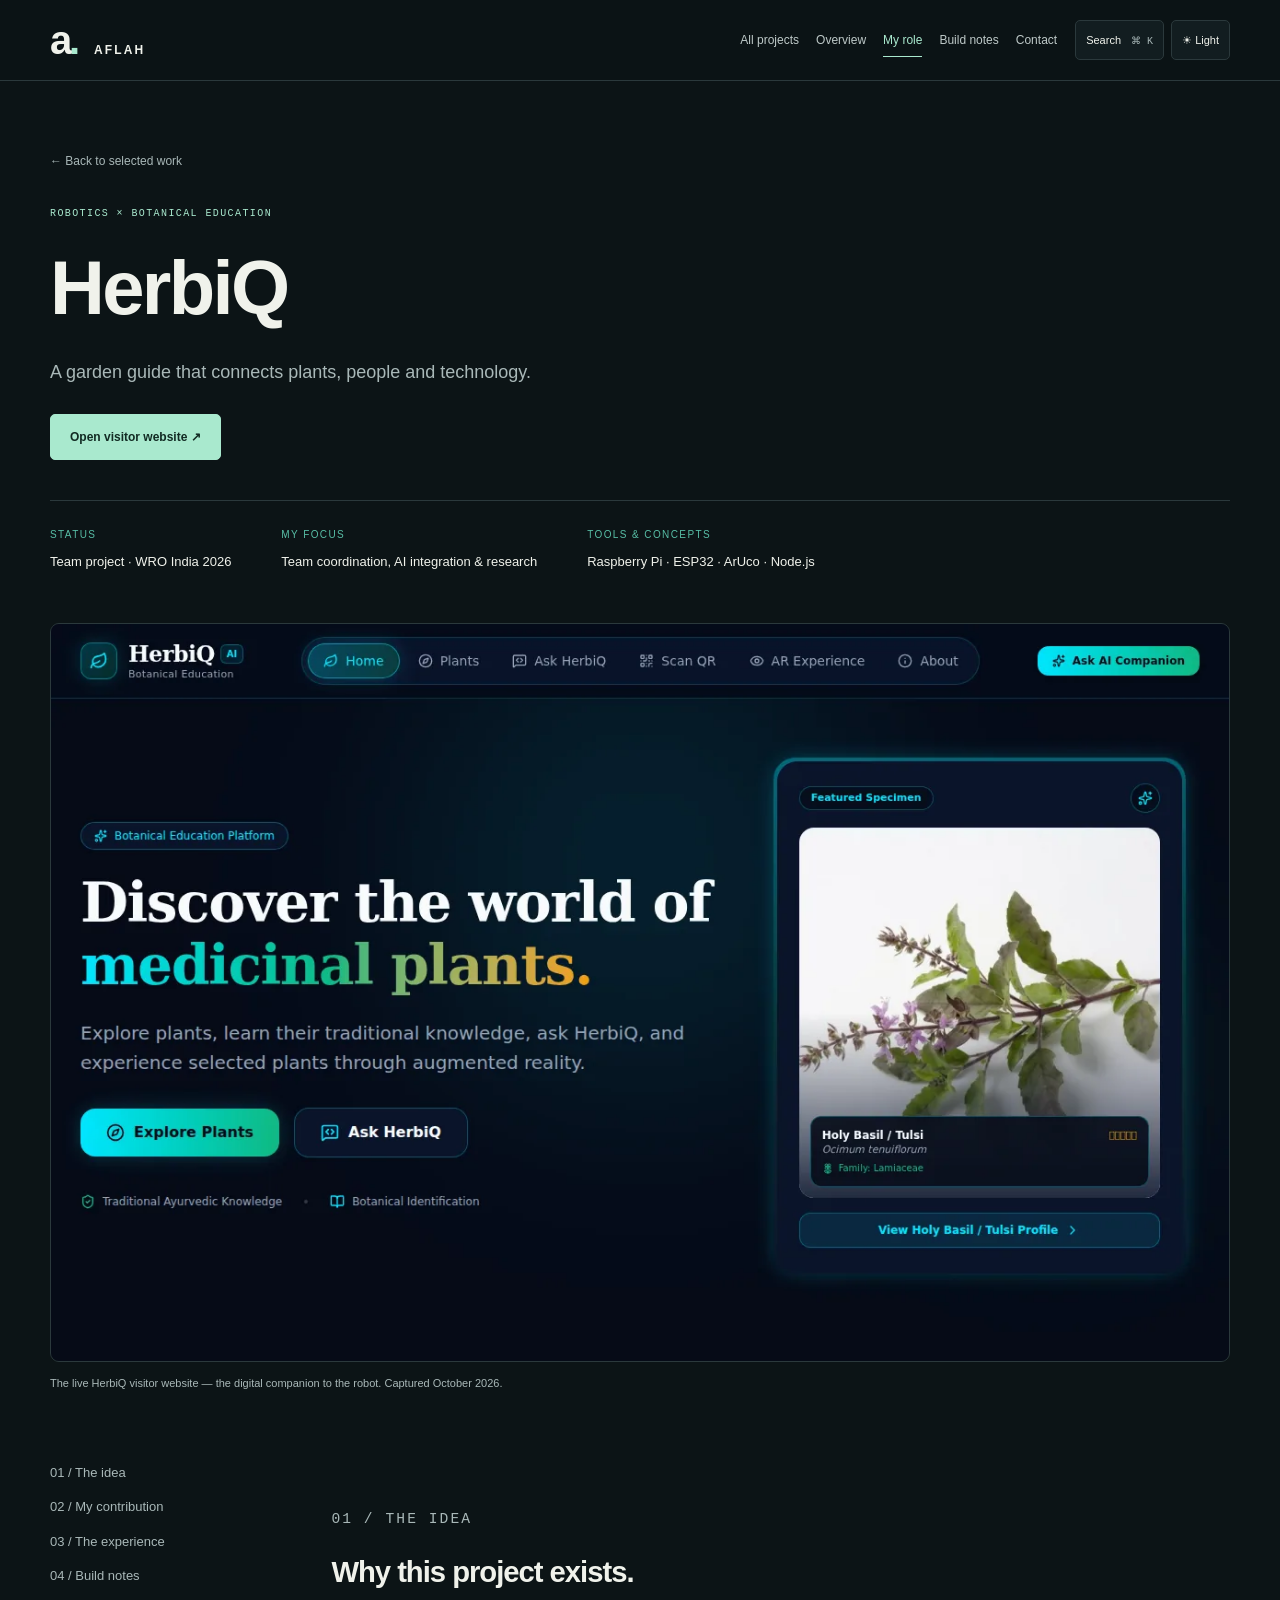
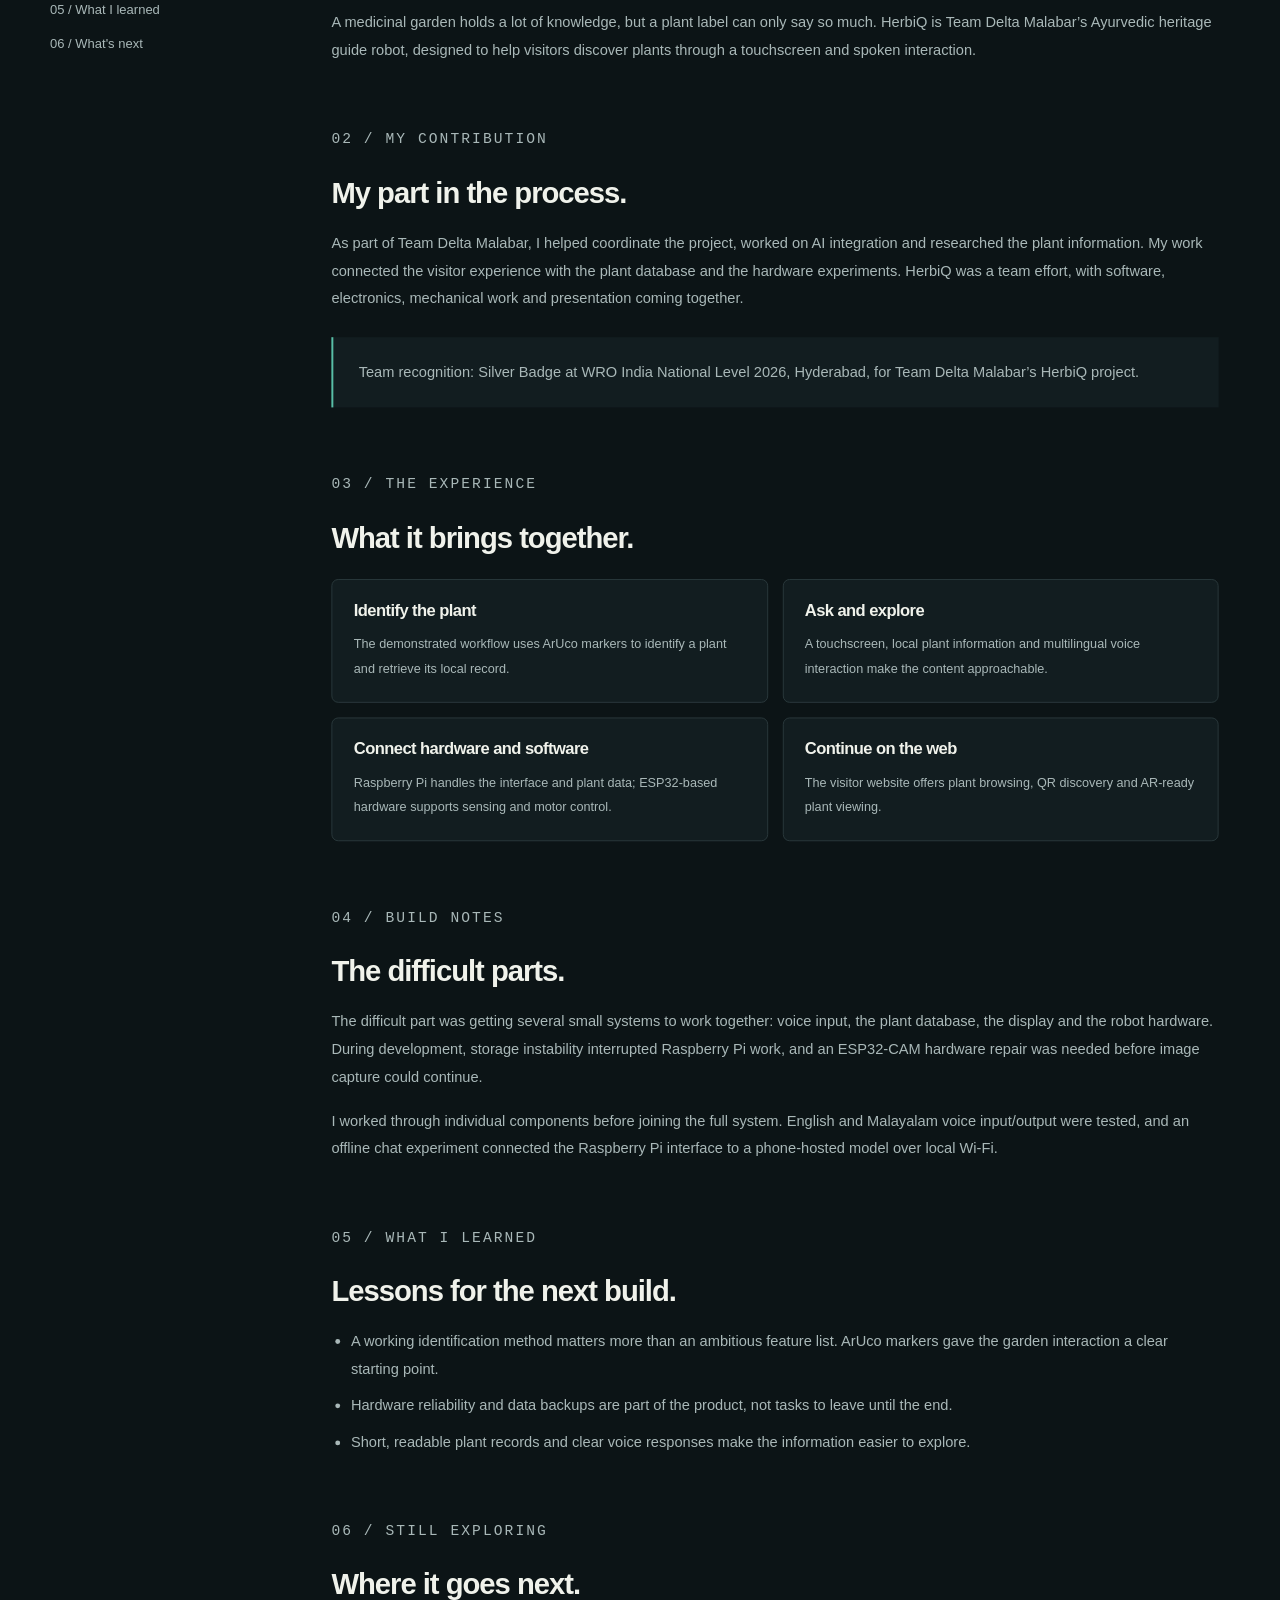
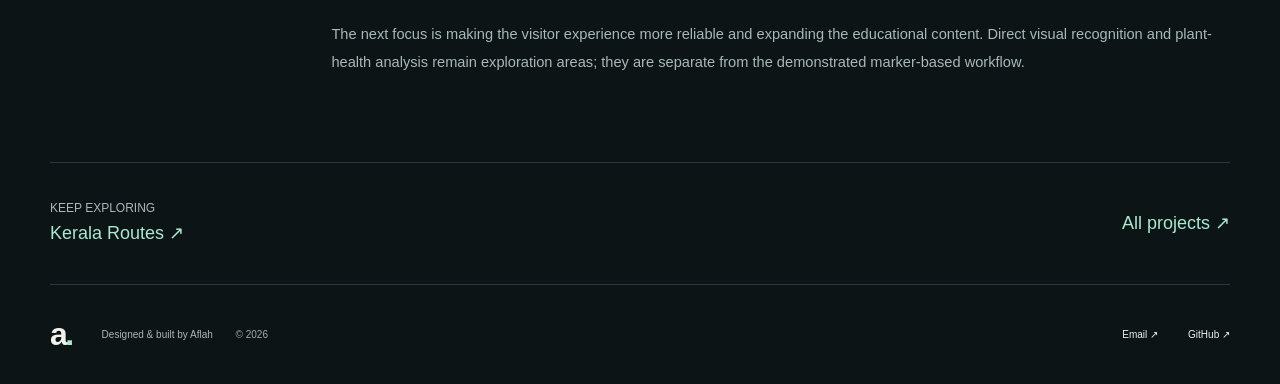
==== projects/herbiq.html @ 58181778 "Add project case studies, explorer demo, filters, themes and command search" ====
<!doctype html>
<html lang="en"><head><meta charset="utf-8"><meta name="viewport" content="width=device-width, initial-scale=1"><meta name="theme-color" content="#0c1416"><title>HerbiQ — Project Case Study | Aflah</title><meta name="description" content="A garden guide that connects plants, people and technology. Explore the features, contribution, challenges and lessons behind Aflah’s HerbiQ project."><link rel="canonical" href="https://aflahafi.github.io/personal-/projects/herbiq.html"><meta property="og:title" content="HerbiQ — Aflah’s Project Notes"><meta property="og:description" content="A garden guide that connects plants, people and technology."><meta property="og:type" content="article"><meta property="og:image" content="https://aflahafi.github.io/personal-/assets/herbiq-screen.webp"><link rel="icon" href="../assets/favicon.svg" type="image/svg+xml"><script src="../theme.js?v=20261011-portfolio"></script><link rel="stylesheet" href="../style.css?v=20261011-portfolio"><link rel="stylesheet" href="../features.css?v=20261011-portfolio"><script src="../script.js?v=20261011-portfolio" defer></script><script src="../features.js?v=20261011-portfolio" defer></script></head>
<body data-home="../" data-case="herbiq"><a class="skip-link" href="#main">Skip to content</a><header class="site-header"><nav class="nav wrap" aria-label="Main navigation"><a class="brand" href="../index.html" aria-label="Aflah home">a<span>.</span><span class="brand-name">AFLAH</span></a><div class="nav-links" id="nav-links"><a href="../index.html#projects">All projects</a><a href="#overview">Overview</a><a href="#contribution">My role</a><a href="#build-notes">Build notes</a><a href="../index.html#contact">Contact</a></div><div class="nav-tools" hidden><button type="button" class="utility-button command-trigger" aria-label="Search projects and sections">Search <kbd>⌘ K</kbd></button><button type="button" class="utility-button theme-toggle" aria-label="Switch to light theme">☀ <span>Light</span></button></div><button class="menu-toggle" type="button" aria-controls="nav-links" aria-expanded="false" hidden><span>Menu</span><span class="menu-icon" aria-hidden="true"></span></button></nav></header>
<main id="main"><section class="case-hero wrap"><a href="../index.html#projects" class="breadcrumb">← Back to selected work</a><p class="eyebrow">ROBOTICS × BOTANICAL EDUCATION</p><h1>HerbiQ</h1><p class="case-intro">A garden guide that connects plants, people and technology.</p><div class="case-actions"><a class="button primary" href="https://herbiq-site.vercel.app/">Open visitor website ↗</a></div><dl class="case-meta"><div><dt>Status</dt><dd>Team project · WRO India 2026</dd></div><div><dt>My focus</dt><dd>Team coordination, AI integration &amp; research</dd></div><div><dt>Tools & concepts</dt><dd>Raspberry Pi · ESP32 · ArUco · Node.js</dd></div></dl></section>
<figure class="case-figure wrap"><img src="../assets/herbiq-screen.webp" width="1280" height="800" alt="HerbiQ visitor website showing its botanical education home page and Tulsi plant profile" fetchpriority="high"><figcaption>The live HerbiQ visitor website — the digital companion to the robot. Captured October 2026.</figcaption></figure>
<div class="case-content wrap"><nav class="case-nav" aria-label="Case study contents"><a href="#overview">01 / The idea</a><a href="#contribution">02 / My contribution</a><a href="#features">03 / The experience</a><a href="#build-notes">04 / Build notes</a><a href="#lessons">05 / What I learned</a><a href="#next">06 / What's next</a></nav><div class="case-body">
<section id="overview"><p class="eyebrow">01 / THE IDEA</p><h2>Why this project exists.</h2><p>A medicinal garden holds a lot of knowledge, but a plant label can only say so much. HerbiQ is Team Delta Malabar’s Ayurvedic heritage guide robot, designed to help visitors discover plants through a touchscreen and spoken interaction.</p></section>
<section id="contribution"><p class="eyebrow">02 / MY CONTRIBUTION</p><h2>My part in the process.</h2><p>As part of Team Delta Malabar, I helped coordinate the project, worked on AI integration and researched the plant information. My work connected the visitor experience with the plant database and the hardware experiments. HerbiQ was a team effort, with software, electronics, mechanical work and presentation coming together.</p><div class="case-note"><p>Team recognition: Silver Badge at WRO India National Level 2026, Hyderabad, for Team Delta Malabar’s HerbiQ project.</p></div></section>
<section id="features"><p class="eyebrow">03 / THE EXPERIENCE</p><h2>What it brings together.</h2><div class="case-features"><article class="case-feature"><h3>Identify the plant</h3><p>The demonstrated workflow uses ArUco markers to identify a plant and retrieve its local record.</p></article><article class="case-feature"><h3>Ask and explore</h3><p>A touchscreen, local plant information and multilingual voice interaction make the content approachable.</p></article><article class="case-feature"><h3>Connect hardware and software</h3><p>Raspberry Pi handles the interface and plant data; ESP32-based hardware supports sensing and motor control.</p></article><article class="case-feature"><h3>Continue on the web</h3><p>The visitor website offers plant browsing, QR discovery and AR-ready plant viewing.</p></article></div></section>
<section id="build-notes"><p class="eyebrow">04 / BUILD NOTES</p><h2>The difficult parts.</h2><p>The difficult part was getting several small systems to work together: voice input, the plant database, the display and the robot hardware. During development, storage instability interrupted Raspberry Pi work, and an ESP32-CAM hardware repair was needed before image capture could continue.</p><p>I worked through individual components before joining the full system. English and Malayalam voice input/output were tested, and an offline chat experiment connected the Raspberry Pi interface to a phone-hosted model over local Wi-Fi.</p></section>
<section id="lessons"><p class="eyebrow">05 / WHAT I LEARNED</p><h2>Lessons for the next build.</h2><ul><li>A working identification method matters more than an ambitious feature list. ArUco markers gave the garden interaction a clear starting point.</li><li>Hardware reliability and data backups are part of the product, not tasks to leave until the end.</li><li>Short, readable plant records and clear voice responses make the information easier to explore.</li></ul></section>
<section id="next"><p class="eyebrow">06 / STILL EXPLORING</p><h2>Where it goes next.</h2><p>The next focus is making the visitor experience more reliable and expanding the educational content. Direct visual recognition and plant-health analysis remain exploration areas; they are separate from the demonstrated marker-based workflow.</p></section>
</div></div><div class="wrap case-next"><div><p>KEEP EXPLORING</p><a href="kerala-routes.html">Kerala Routes ↗</a></div><a href="../index.html#projects">All projects ↗</a></div></main><footer class="wrap footer"><a class="brand" href="../index.html" aria-label="Aflah home">a<span>.</span></a><p>Designed & built by Aflah <span>© 2026</span></p><a href="mailto:aflahmanningal.afi@gmail.com">Email ↗</a><a href="https://github.com/AFLAHAFI">GitHub ↗</a></footer></body></html>
---- style.css ----
:root {
  color-scheme: dark;
  --bg: #0c1416;
  --surface: #121d20;
  --panel: #172326;
  --line: #2b393c;
  --ink: #f0f2eb;
  --muted: #a9b8b8;
  --mint: #a9e9ce;
  --teal: #58bea6;
  --gold: #d5bd87;
}
* {
  box-sizing: border-box;
}
html {
  scroll-behavior: smooth;
  scroll-padding-top: 100px;
}
body {
  margin: 0;
  background: var(--bg);
  color: var(--ink);
  font-family: Inter, "Segoe UI", Arial, sans-serif;
  font-size: 16px;
  line-height: 1.7;
  -webkit-font-smoothing: antialiased;
}
a {
  color: inherit;
  text-decoration: none;
}
button {
  font: inherit;
}
img {
  display: block;
  max-width: 100%;
  height: auto;
}
svg {
  display: block;
}
h1,
h2,
h3,
p {
  margin: 0;
}
h1,
h2,
h3 {
  line-height: 1.16;
  letter-spacing: -0.035em;
}
p {
  color: var(--muted);
}
h2 {
  font-size: clamp(29px, 3.2vw, 43px);
  font-weight: 600;
}
h2 > span {
  color: var(--mint);
}
h3 {
  font-size: 22px;
  font-weight: 600;
}
a,
button,
summary {
  -webkit-tap-highlight-color: transparent;
}
a:focus-visible,
button:focus-visible,
summary:focus-visible {
  outline: 2px solid var(--mint);
  outline-offset: 6px;
  border-radius: 3px;
}
a:hover {
  color: var(--mint);
}
::selection {
  background: var(--mint);
  color: var(--bg);
}
.wrap {
  width: min(1180px, calc(100% - 80px));
  margin-inline: auto;
}
.section {
  padding-block: 105px;
}
.eyebrow,
.micro {
  font-family: "SFMono-Regular", Consolas, "Liberation Mono", monospace;
  font-size: 10px;
  line-height: 1.6;
  letter-spacing: 0.14em;
  font-weight: 500;
}
.eyebrow {
  color: var(--mint);
  margin-bottom: 22px;
}
.micro {
  color: var(--muted);
  font-size: 10px;
}
.status-dot {
  display: inline-block;
  width: 7px;
  height: 7px;
  border-radius: 50%;
  background: var(--mint);
  flex-shrink: 0;
}
.skip-link {
  position: fixed;
  top: -100px;
  left: 20px;
  z-index: 100;
  background: var(--mint);
  color: var(--bg);
  padding: 12px 20px;
}
.skip-link:focus {
  top: 12px;
}
.site-header {
  position: sticky;
  top: 0;
  background: rgba(12, 20, 22, 0.96);
  border-bottom: 1px solid var(--line);
  z-index: 20;
}
.nav {
  min-height: 80px;
  display: flex;
  align-items: center;
  justify-content: space-between;
  gap: 30px;
}
.brand {
  display: flex;
  align-items: baseline;
  letter-spacing: -0.08em;
  font-size: 40px;
  font-weight: 700;
  line-height: 1;
}
.brand > span:first-child {
  color: var(--mint);
}
.brand-name {
  margin-left: 17px;
  font-size: 12px;
  letter-spacing: 0.18em;
  font-weight: 600;
}
.nav-links {
  display: flex;
  gap: 25px;
  align-items: center;
  font-size: 12px;
  color: #bec9c8;
}
.nav-links a {
  padding-block: 12px;
  transition: color 0.2s;
}
.nav-links a[aria-current] {
  color: var(--mint);
}
.nav-github {
  border: 1px solid #4b5e5e;
  border-radius: 5px;
  padding: 8px 16px !important;
  color: var(--ink);
}
.nav-github span {
  margin-left: 13px;
}
.menu-toggle {
  display: none;
  color: var(--ink);
  background: none;
  border: 1px solid var(--line);
  padding: 8px 12px;
  border-radius: 5px;
}
.hero {
  display: grid;
  grid-template-columns: 1.3fr 1fr;
  gap: 50px;
  align-items: center;
  padding-top: 76px;
  padding-bottom: 35px;
}
.hero-copy .eyebrow {
  display: flex;
  align-items: center;
  gap: 10px;
  letter-spacing: 0.1em;
}
.hello {
  color: var(--ink);
  font-size: 26px;
  line-height: 1.2;
  margin-top: 34px;
}
.hero h1 {
  font-size: clamp(80px, 9.8vw, 134px);
  letter-spacing: -0.07em;
  font-weight: 600;
  line-height: 1.03;
  margin: 7px 0 23px;
}
.hero h1 > span {
  color: var(--mint);
}
.hero-role {
  color: var(--ink);
  font-size: 20px;
  line-height: 1.6;
  font-weight: 450;
  letter-spacing: -0.025em;
}
.hero-role span {
  color: var(--teal);
  margin-inline: 5px;
}
.hero-description {
  max-width: 440px;
  font-size: 15px;
  line-height: 1.85;
  margin-top: 22px;
}
.hero-actions {
  display: flex;
  align-items: center;
  gap: 12px;
  flex-wrap: wrap;
  margin-top: 30px;
}
.button {
  min-height: 46px;
  padding: 12px 19px;
  border-radius: 5px;
  display: inline-flex;
  align-items: center;
  justify-content: center;
  gap: 25px;
  font-size: 12px;
  font-weight: 600;
  transition:
    background 0.2s,
    transform 0.2s,
    border-color 0.2s;
}
.button:hover {
  transform: translateY(-2px);
}
.primary {
  background: var(--mint);
  color: #122b23;
  border: 1px solid var(--mint);
}
.primary:hover {
  background: #c7f5e2;
  color: #122b23;
}
.secondary {
  border: 1px solid #4b5e5e;
  background: transparent;
}
.secondary:hover {
  border-color: var(--mint);
}
.text-link {
  font-size: 12px;
  padding: 12px 4px;
}
.text-link span {
  margin-left: 8px;
}
.hero-meta {
  display: flex;
  gap: 18px;
  flex-wrap: wrap;
  font-size: 10px;
  color: var(--muted);
  margin-top: 35px;
}
.hero-meta span {
  display: flex;
  align-items: center;
  gap: 6px;
}
.hero-meta svg {
  width: 13px;
  height: 13px;
  stroke: var(--mint);
  fill: none;
  stroke-width: 1.5;
}
.hero-meta span + span {
  border-left: 1px solid var(--line);
  padding-left: 18px;
}
.hero-visual {
  max-width: 430px;
  width: 100%;
  justify-self: end;
  position: relative;
}
.portrait-label {
  display: flex;
  justify-content: space-between;
  font-family: Consolas, monospace;
  font-size: 9px;
  letter-spacing: 0.13em;
  color: var(--muted);
  padding-bottom: 12px;
}
.portrait-frame {
  position: relative;
  border-radius: 8px;
  overflow: hidden;
  border: 1px solid #40564e;
  box-shadow:
    18px 18px 0 -1px var(--bg),
    18px 18px 0 0 #283d35;
}
.portrait-frame picture {
  display: block;
}
.portrait-frame img {
  width: 100%;
  height: 455px;
  object-fit: cover;
  object-position: 50% 26%;
}
.portrait-caption {
  position: absolute;
  bottom: 0;
  left: 0;
  right: 0;
  display: flex;
  align-items: center;
  gap: 9px;
  background: linear-gradient(transparent, rgba(6, 17, 14, 0.9));
  padding: 38px 23px 21px;
  font-size: 12px;
  color: #fff;
}
.caption-code {
  margin-left: auto;
  font-family: monospace;
  color: var(--mint);
  font-size: 22px;
}
.build-note {
  display: flex;
  align-items: center;
  gap: 15px;
  margin: 30px 0 0 25px;
}
.note-icon {
  font-size: 30px;
  color: var(--mint);
  line-height: 1;
  border-right: 1px solid var(--line);
  padding-right: 17px;
}
.build-note p {
  color: var(--ink);
  font-size: 12px;
  margin-top: 3px;
}
.scroll-cue {
  grid-column: 1/-1;
  font-size: 10px;
  color: var(--muted);
  letter-spacing: 0.04em;
  margin-top: 5px;
}
.scroll-cue span {
  margin-right: 10px;
  color: var(--mint);
}
.discipline-strip {
  border-block: 1px solid var(--line);
  margin-top: 22px;
  background: #101a1c;
}
.discipline-strip .wrap {
  display: flex;
  justify-content: space-between;
  align-items: center;
  gap: 20px;
  padding-block: 23px;
  color: #c0ceca;
  font-size: 13px;
}
.discipline-strip i {
  font-style: normal;
  font-size: 20px;
  color: #658c7d;
}
.section-heading {
  display: flex;
  justify-content: space-between;
  align-items: flex-end;
  gap: 35px;
  margin-bottom: 40px;
}
.section-heading .eyebrow {
  margin-bottom: 14px;
}
.section-heading > p {
  font-size: 12px;
  line-height: 1.8;
  max-width: 340px;
}
.featured-grid {
  display: grid;
  grid-template-columns: 1fr 1fr;
  gap: 24px;
}
.project-card {
  background: var(--surface);
  border: 1px solid var(--line);
  border-radius: 9px;
  overflow: hidden;
  transition:
    border-color 0.25s,
    transform 0.25s;
}
.project-card:hover {
  border-color: #537165;
  transform: translateY(-3px);
}
.project-visual {
  position: relative;
  border-bottom: 1px solid var(--line);
  padding: 18px 23px 16px;
  background: #142923;
}
.routes-visual {
  background: #142529;
}
.visual-top {
  display: flex;
  justify-content: space-between;
  gap: 10px;
  font:
    9px Consolas,
    monospace;
  letter-spacing: 0.1em;
  color: #b7cfc3;
}
.visual-top span:last-child {
  color: #a6b9ae;
  font-size: 8px;
}
.project-visual img {
  width: 100%;
  height: 242px;
  object-fit: contain;
}
.visual-bottom {
  display: flex;
  align-items: center;
  gap: 7px;
  font-size: 10px;
  color: #bdd0c6;
}
.visual-bottom .status-dot {
  width: 5px;
  height: 5px;
}
.project-body {
  padding: 28px;
}
.project-kicker {
  display: flex;
  gap: 15px;
  font:
    10px Consolas,
    monospace;
  color: var(--teal);
  margin-bottom: 15px;
}
.project-kicker span {
  letter-spacing: 0.08em;
  color: var(--muted);
}
.project-body h3 {
  font-size: 29px;
  margin-bottom: 7px;
}
.project-subtitle {
  font-size: 12px;
  color: #d0ddd7;
  margin-bottom: 14px;
}
.project-body > p:not(.project-subtitle) {
  font-size: 13px;
  line-height: 1.8;
  min-height: 70px;
}
.tags {
  display: flex;
  list-style: none;
  gap: 7px;
  flex-wrap: wrap;
  margin: 21px 0 23px;
  padding: 0;
}
.tags li {
  font-size: 10px;
  color: #c1cfca;
  background: #1c2a2b;
  border: 1px solid #2b3c3b;
  border-radius: 4px;
  padding: 3px 8px;
}
.project-links {
  display: flex;
  justify-content: space-between;
  gap: 20px;
  border-top: 1px solid var(--line);
  padding-top: 18px;
  font-size: 12px;
  color: var(--mint);
}
.project-links a {
  padding-block: 3px;
}
.project-links a span {
  margin-left: 9px;
}
details {
  border-top: 1px solid var(--line);
  font-size: 12px;
  color: var(--mint);
}
summary {
  cursor: pointer;
  list-style: none;
  display: flex;
  align-items: center;
  justify-content: space-between;
  gap: 12px;
  min-height: 45px;
  padding-top: 8px;
}
summary::-webkit-details-marker {
  display: none;
}
summary span {
  font-size: 19px;
  transition: transform 0.2s;
}
details[open] summary span {
  transform: rotate(45deg);
}
.detail-content {
  color: var(--muted);
  padding: 10px 0;
  font-size: 12px;
  line-height: 1.8;
}
.project-grid {
  display: grid;
  grid-template-columns: repeat(4, 1fr);
  gap: 18px;
  margin-top: 24px;
}
.compact {
  padding: 23px;
  display: flex;
  flex-direction: column;
}
.small-card-top {
  display: flex;
  flex-direction: column;
  gap: 15px;
  margin-bottom: 22px;
}
.small-card-top .micro {
  font-size: 8px;
}
.project-icon {
  font-size: 25px;
  color: var(--mint);
  height: 36px;
}
.compact h3 {
  font-size: 19px;
  line-height: 1.3;
  margin-bottom: 13px;
  min-height: 49px;
}
.compact > p {
  font-size: 12px;
  line-height: 1.85;
  flex: 1;
}
.compact .tags {
  margin-top: 19px;
  margin-bottom: 15px;
  min-height: 54px;
  align-content: start;
}
.compact .tags li {
  font-size: 9px;
  padding: 2px 6px;
}
.card-link {
  border-top: 1px solid var(--line);
  font-size: 12px;
  color: var(--mint);
  padding-top: 17px;
  display: flex;
  justify-content: space-between;
  min-height: 45px;
}
.about-section {
  background: #111c1e;
  border-block: 1px solid var(--line);
}
.about-grid {
  display: grid;
  grid-template-columns: 0.8fr 1.2fr;
  align-items: center;
  gap: 100px;
}
.about-photo {
  max-width: 335px;
  border: 1px solid #3a4c47;
  border-radius: 7px;
  overflow: hidden;
  transform: rotate(-2deg);
}
.about-photo img {
  width: 100%;
  height: 365px;
  object-fit: cover;
  object-position: center 40%;
}
.photo-footnote {
  display: flex;
  justify-content: space-between;
  padding: 16px 20px;
  background: #1b2c28;
  color: var(--mint);
  font:
    9px Consolas,
    monospace;
  letter-spacing: 0.1em;
}
.about-copy h2 {
  margin-bottom: 25px;
}
.about-copy > p:not(.eyebrow) {
  margin-top: 17px;
  font-size: 13px;
  line-height: 1.9;
}
.about-copy .lead {
  font-size: 17px !important;
  color: #d8e3dc;
  line-height: 1.7 !important;
}
.about-values {
  display: flex;
  flex-wrap: wrap;
  gap: 25px;
  border-top: 1px solid var(--line);
  margin-top: 26px;
  padding-top: 24px;
}
.about-values > div {
  display: flex;
  gap: 8px;
  align-items: center;
  font-size: 10px;
}
.about-values span {
  font:
    9px Consolas,
    monospace;
  color: var(--teal);
}
.about-values strong {
  font-weight: 500;
}
.skills-grid {
  display: grid;
  grid-template-columns: repeat(3, 1fr);
  gap: 18px;
}
.skill-card {
  padding: 28px;
  border: 1px solid var(--line);
  border-radius: 7px;
  background: var(--surface);
}
.skill-number {
  display: block;
  color: var(--mint);
  font:
    24px Consolas,
    monospace;
  margin-bottom: 24px;
  height: 28px;
}
.skill-card .micro {
  font-size: 8px;
  color: #8fc2b0;
  margin-bottom: 10px;
}
.skill-card h3 {
  font-size: 19px;
  margin-bottom: 14px;
}
.skill-card > p:not(.micro) {
  font-size: 12px;
  line-height: 2;
}
.learning-note {
  display: block;
  border-top: 1px solid var(--line);
  padding-top: 16px;
  margin-top: 17px;
  font-size: 10px;
  color: #b1c1b9;
}
.toolkit-note {
  display: flex;
  flex-direction: column;
  justify-content: center;
  align-items: start;
  padding: 30px;
}
.toolkit-note > span {
  font-size: 34px;
  color: var(--mint);
  margin-bottom: 10px;
}
.toolkit-note p {
  font-size: 24px;
  line-height: 1.5;
  letter-spacing: -0.025em;
}
.toolkit-note strong {
  color: var(--mint);
  font-weight: 500;
}
.achievements-section {
  padding-top: 0;
}
.milestones {
  display: grid;
  grid-template-columns: repeat(3, 1fr);
  border-block: 1px solid var(--line);
  padding-block: 33px;
  gap: 30px;
}
.milestones article {
  display: flex;
  align-items: start;
  gap: 17px;
}
.milestone-icon {
  color: var(--gold);
  font-size: 29px;
  line-height: 1;
}
.milestones h3 {
  font-size: 17px;
  margin: 10px 0;
}
.milestones p:not(.micro) {
  font-size: 12px;
  line-height: 1.8;
}
.milestones .micro {
  font-size: 8px;
}
.journey-section {
  background: #111c1e;
  border-block: 1px solid var(--line);
}
.journey-grid {
  display: grid;
  grid-template-columns: 1fr 1fr;
  gap: 90px;
}
.journey-grid h2 {
  margin-bottom: 25px;
}
.journey-grid > div > p:not(.eyebrow) {
  font-size: 13px;
  line-height: 1.9;
}
.timeline {
  margin: 0;
  padding: 0;
  list-style: none;
}
.timeline li {
  display: flex;
  gap: 25px;
  position: relative;
  padding-bottom: 33px;
}
.timeline li:last-child {
  padding-bottom: 0;
}
.timeline li:not(:last-child):before {
  content: "";
  position: absolute;
  width: 1px;
  background: #365049;
  left: 17px;
  top: 35px;
  bottom: 0;
}
.timeline-step {
  flex-shrink: 0;
  display: grid;
  place-items: center;
  width: 35px;
  height: 35px;
  border: 1px solid #466459;
  border-radius: 50%;
  font:
    10px Consolas,
    monospace;
  color: var(--mint);
  background: #152923;
}
.timeline h3 {
  font-size: 17px;
  margin: 6px 0 9px;
}
.timeline p {
  font-size: 12px;
  line-height: 1.8;
}
.timeline .current .timeline-step {
  background: var(--mint);
  color: var(--bg);
  border-color: var(--mint);
}
.timeline .micro {
  font-size: 8px;
  color: var(--mint);
}
.exploring {
  text-align: center;
  padding-block: 75px;
}
.exploring h2 {
  font-size: 30px;
}
.interest-tags {
  list-style: none;
  display: flex;
  justify-content: center;
  flex-wrap: wrap;
  gap: 10px;
  padding: 0;
  margin: 30px auto 0;
  max-width: 850px;
}
.interest-tags li {
  border: 1px solid #344b43;
  background: #13221e;
  color: #b6d5c6;
  border-radius: 30px;
  padding: 8px 17px;
  font-size: 11px;
}
.github-section {
  display: flex;
  align-items: center;
  gap: 27px;
  padding: 35px 38px;
  background: linear-gradient(110deg, #1c332b, #152221);
  border: 1px solid #355647;
  border-radius: 9px;
}
.github-mark {
  color: var(--mint);
  font:
    42px Consolas,
    monospace;
  white-space: nowrap;
}
.github-section .eyebrow {
  font-size: 8px;
  margin-bottom: 8px;
}
.github-section h2 {
  font-size: 26px;
}
.github-section p:not(.eyebrow) {
  font-size: 12px;
  margin-top: 10px;
}
.github-section .button {
  margin-left: auto;
  white-space: nowrap;
}
.contact-section {
  text-align: center;
  padding-block: 105px 90px;
}
.contact-section h2 {
  font-size: clamp(36px, 4.5vw, 60px);
  font-weight: 500;
  line-height: 1.17;
}
.contact-section em {
  font-style: normal;
  color: var(--mint);
}
.contact-section > p:not(.eyebrow) {
  font-size: 13px;
  line-height: 1.9;
  margin: 25px 0;
}
.contact-location {
  display: block;
  color: var(--muted);
  font-size: 10px;
  margin-top: 23px;
}
.footer {
  display: flex;
  align-items: center;
  gap: 30px;
  min-height: 100px;
  border-top: 1px solid var(--line);
  font-size: 10px;
}
.footer .brand {
  font-size: 32px;
}
.footer p {
  margin-right: auto;
}
.footer p span {
  margin-left: 20px;
  color: #9cadac;
}
.footer > a:not(.brand) {
  padding-block: 13px;
}
@media (min-width: 1500px) {
  .hero {
    padding-top: 95px;
    padding-bottom: 50px;
  }
  .portrait-frame img {
    height: 490px;
  }
}
@media (max-width: 1100px) {
  .wrap {
    width: calc(100% - 48px);
  }
  .nav-links {
    gap: 16px;
    font-size: 11px;
  }
  .brand-name {
    display: none;
  }
  .hero {
    gap: 35px;
  }
  .hero-role {
    font-size: 18px;
  }
  .hero-actions {
    gap: 8px;
  }
  .hero-actions .button {
    padding: 11px 14px;
    gap: 13px;
  }
  .portrait-frame img {
    height: 420px;
  }
  .project-grid {
    grid-template-columns: repeat(2, 1fr);
  }
  .compact h3 {
    min-height: auto;
  }
  .compact .tags {
    min-height: 28px;
  }
  .small-card-top {
    flex-direction: row;
    align-items: center;
    justify-content: space-between;
  }
  .about-grid {
    gap: 55px;
  }
  .section-heading > p {
    max-width: 280px;
  }
  .hero-meta {
    gap: 9px;
  }
  .hero-meta span + span {
    padding-left: 9px;
  }
}
@media (max-width: 760px) {
  html {
    scroll-padding-top: 85px;
  }
  .wrap {
    width: calc(100% - 40px);
  }
  .section {
    padding-block: 66px;
  }
  .nav {
    min-height: 68px;
    flex-wrap: wrap;
    gap: 0;
  }
  .brand {
    font-size: 35px;
  }
  .brand-name {
    display: inline;
    font-size: 10px;
  }
  .menu-toggle:not([hidden]) {
    display: flex;
    gap: 12px;
    align-items: center;
    font-size: 12px;
    min-height: 42px;
  }
  .menu-icon {
    width: 16px;
    height: 10px;
    border-block: 1px solid var(--mint);
  }
  .nav-links {
    width: 100%;
    display: flex;
    flex-wrap: wrap;
    gap: 6px 19px;
    padding: 12px 0 20px;
    font-size: 13px;
  }
  .nav-links a {
    padding: 10px 0;
  }
  .nav-links .nav-github {
    padding: 8px 15px !important;
  }
  .js .nav-links {
    display: none;
  }
  .js .nav-links.open {
    display: flex;
  }
  .hero {
    padding-top: 45px;
    padding-bottom: 25px;
    grid-template-columns: 1fr;
    gap: 35px;
  }
  .hero-copy .eyebrow {
    font-size: 8px;
    letter-spacing: 0.08em;
  }
  .hello {
    font-size: 24px;
    margin-top: 28px;
  }
  .hero h1 {
    font-size: 96px;
    margin-bottom: 20px;
  }
  .hero-role {
    font-size: 18px;
  }
  .hero-description {
    font-size: 14px;
    margin-top: 19px;
  }
  .hero-actions {
    margin-top: 25px;
    gap: 10px;
  }
  .hero-meta {
    margin-top: 25px;
    font-size: 9px;
  }
  .hero-visual {
    justify-self: center;
    max-width: 430px;
    width: calc(100% - 18px);
    margin-right: 18px;
  }
  .portrait-frame img {
    height: 420px;
    object-position: center 25%;
  }
  .build-note {
    margin-left: 0;
    margin-top: 29px;
  }
  .scroll-cue {
    margin-top: 0;
  }
  .discipline-strip {
    margin-top: 12px;
  }
  .discipline-strip .wrap {
    display: grid;
    grid-template-columns: 1fr 1fr;
    gap: 12px 25px;
    padding-block: 20px;
    font-size: 11px;
  }
  .discipline-strip i {
    display: none;
  }
  .discipline-strip span:before {
    content: "✳";
    margin-right: 10px;
    color: #709c87;
  }
  .section-heading {
    display: block;
    margin-bottom: 30px;
  }
  .section-heading > p {
    margin-top: 18px;
    max-width: 100%;
  }
  .featured-grid {
    grid-template-columns: 1fr;
    gap: 20px;
  }
  .project-body {
    padding: 24px;
  }
  .project-visual {
    padding: 16px 20px;
  }
  .project-visual img {
    height: 225px;
  }
  .project-body > p:not(.project-subtitle) {
    min-height: 0;
  }
  .project-grid {
    gap: 16px;
  }
  .compact {
    padding: 20px;
  }
  .small-card-top {
    align-items: start;
    flex-direction: column;
    gap: 10px;
  }
  .small-card-top .micro {
    font-size: 8px;
  }
  .about-grid {
    grid-template-columns: 1fr;
    gap: 38px;
  }
  .about-photo {
    max-width: 310px;
    margin: auto;
    width: 90%;
  }
  .about-photo img {
    height: 335px;
  }
  .about-copy h2 {
    font-size: 34px;
  }
  .about-values {
    gap: 18px;
  }
  .skills-grid {
    grid-template-columns: repeat(2, 1fr);
    gap: 14px;
  }
  .skill-card {
    padding: 22px;
  }
  .skill-card h3 {
    font-size: 18px;
  }
  .toolkit-note {
    padding: 20px;
  }
  .toolkit-note p {
    font-size: 20px;
  }
  .achievements-section {
    padding-top: 0;
  }
  .milestones {
    grid-template-columns: 1fr;
    gap: 27px;
  }
  .milestones article {
    gap: 20px;
  }
  .milestones h3 {
    font-size: 19px;
  }
  .journey-grid {
    grid-template-columns: 1fr;
    gap: 40px;
  }
  .journey-grid h2 {
    font-size: 34px;
  }
  .timeline li {
    gap: 20px;
  }
  .exploring h2 {
    font-size: 29px;
  }
  .interest-tags {
    gap: 8px;
  }
  .interest-tags li {
    font-size: 10px;
    padding: 7px 13px;
  }
  .github-section {
    padding: 27px;
    flex-wrap: wrap;
    gap: 18px;
  }
  .github-mark {
    font-size: 28px;
  }
  .github-section > div:nth-child(2) {
    flex: 1;
    min-width: 210px;
  }
  .github-section .button {
    margin-left: 0;
  }
  .contact-section h2 {
    font-size: 38px;
  }
  .contact-section > p br {
    display: none;
  }
  .footer {
    flex-wrap: wrap;
    gap: 15px 23px;
    padding-block: 24px;
  }
  .footer p {
    flex: 1;
    font-size: 9px;
  }
  .footer p span {
    display: block;
    margin: 3px 0 0;
  }
  .footer > a:not(.brand) {
    font-size: 10px;
  }
}
@media (max-width: 420px) {
  .hero h1 {
    font-size: 86px;
  }
  .hero-role {
    font-size: 17px;
  }
  .hero-actions .button {
    font-size: 11px;
    padding-inline: 13px;
    gap: 13px;
  }
  .text-link {
    font-size: 11px;
  }
  .hero-meta {
    gap: 8px;
  }
  .hero-meta span + span {
    padding-left: 0;
    border-left: 0;
  }
  .portrait-frame img {
    height: 370px;
  }
  .project-grid,
  .skills-grid {
    grid-template-columns: 1fr;
  }
  .compact h3 {
    font-size: 21px;
  }
  .small-card-top {
    flex-direction: row;
    align-items: center;
  }
  .toolkit-note {
    display: none;
  }
  .project-visual img {
    height: 195px;
  }
  .visual-top {
    font-size: 8px;
  }
  .visual-top span:last-child {
    font-size: 7px;
  }
  .about-values {
    gap: 12px;
  }
  .github-section > div:nth-child(2) {
    min-width: 180px;
  }
  .github-section h2 {
    font-size: 24px;
  }
  .footer {
    gap: 14px;
  }
  .footer p {
    min-width: 65%;
  }
}
/* Small contact and motion additions; the existing layout is preserved. */
.contact-actions {
  display: flex;
  flex-wrap: wrap;
  justify-content: center;
  gap: 12px;
}
.contact-email {
  display: inline-block;
  max-width: 100%;
  overflow-wrap: anywhere;
  padding-block: 12px;
  margin-top: 10px;
  font-size: 14px;
  color: var(--mint);
}
@media (prefers-reduced-motion: no-preference) {
  .hero-copy { animation: hero-enter .7s ease-out both; }
  .hero-visual { animation: hero-enter .85s .1s ease-out both; }
  .button span, .card-link span, .project-links a span {
    display: inline-block;
    transition: transform .22s ease;
  }
  .button:hover span, .button:focus-visible span,
  .card-link:hover span, .card-link:focus-visible span,
  .project-links a:hover span, .project-links a:focus-visible span {
    transform: translate(2px, -2px);
  }
  .skill-card, .interest-tags li {
    transition: transform .25s ease, border-color .25s ease;
  }
  .skill-card:hover, .interest-tags li:hover {
    transform: translateY(-3px);
    border-color: var(--teal);
  }
}
@keyframes hero-enter {
  from { opacity: .3; transform: translateY(14px); }
  to { opacity: 1; transform: translateY(0); }
}

@media (prefers-reduced-motion: reduce) {
  html {
    scroll-behavior: auto;
  }
  *,
  *:before,
  *:after {
    animation: none !important;
    transition: none !important;
  }
  .button:hover,
  .project-card:hover {
    transform: none;
  }
}

/* A coordinated motion system: depth, staggered entrances and scroll progress. */
.reading-progress {
  position: fixed;
  inset: 0 0 auto;
  height: 3px;
  background: linear-gradient(90deg, var(--teal), var(--mint));
  transform: scaleX(0);
  transform-origin: left;
  pointer-events: none;
  z-index: 50;
}
@media (prefers-reduced-motion: no-preference) {
  .scroll-reveal {
    opacity: .08;
    translate: 0 42px;
    scale: .975;
    transition: opacity .85s ease, translate 1s cubic-bezier(.16,1,.3,1),
      scale 1s cubic-bezier(.16,1,.3,1), transform .3s ease, border-color .3s ease;
    transition-delay: var(--reveal-delay, 0ms), var(--reveal-delay, 0ms), var(--reveal-delay, 0ms), 0ms, 0ms;
  }
  .scroll-reveal[data-reveal="left"] { translate: -18px 28px; }
  .scroll-reveal[data-reveal="right"] { translate: 18px 28px; }
  .scroll-reveal[data-reveal="heading"] { translate: 0 28px; scale: 1; }
  .scroll-reveal.is-visible, .scroll-reveal:focus-within {
    opacity: 1;
    translate: 0 0;
    scale: 1;
  }
  .scroll-reveal:focus-within { transition-delay: 0ms; }
  .portrait-frame picture { scale: 1.05; }
  .project-visual img {
    transition: transform .8s cubic-bezier(.16,1,.3,1);
  }
  .project-card:hover .project-visual img { transform: scale(1.045); }
  .project-card.pointer-active {
    transform: perspective(1000px) rotateX(var(--tilt-x, 0deg)) rotateY(var(--tilt-y, 0deg)) translateY(-4px);
  }
  .timeline-step { transition: background .35s, color .35s, box-shadow .35s; }
  .timeline li:hover .timeline-step {
    background: var(--mint);
    color: var(--bg);
    box-shadow: 0 0 0 5px rgb(169 233 206 / 8%);
  }
  .nav-links a:not(.nav-github) { position: relative; }
  .nav-links a:not(.nav-github)::after {
    content: "";
    position: absolute;
    left: 0; right: 0; bottom: 5px;
    height: 1px;
    background: var(--mint);
    transform: scaleX(0);
    transform-origin: left;
    transition: transform .3s ease;
  }
  .nav-links a:hover::after, .nav-links a[aria-current]::after { transform: scaleX(1); }
}
@media print {
  .scroll-reveal { opacity: 1 !important; translate: none !important; scale: 1 !important; }
  .reading-progress { display: none; }
}
---- features.css ----
/* Portfolio exploration, case studies and shared theme controls. */
[hidden] { display: none !important; }
.sr-only { position:absolute; width:1px; height:1px; padding:0; margin:-1px; overflow:hidden; clip:rect(0,0,0,0); white-space:nowrap; border:0; }
input { font:inherit; }
button { cursor:pointer; }
.nav { gap:18px; }
.nav-links { gap:17px; margin-left:auto; }
.nav-tools { display:flex; gap:7px; order:2; align-items:center; }
.utility-button { min-height:40px; padding:7px 10px; border:1px solid var(--line); border-radius:5px; background:var(--surface); color:var(--ink); font-size:11px; white-space:nowrap; }
.utility-button:hover { border-color:var(--teal); }
kbd { font:10px Consolas,monospace; margin-left:7px; color:var(--muted); }
.project-toolbar { display:flex; align-items:center; justify-content:space-between; gap:16px; margin:-8px 0 26px; }
.filter-buttons { display:flex; flex-wrap:wrap; gap:7px; }
.filter-buttons button { border:1px solid var(--line); border-radius:5px; padding:9px 15px; min-height:42px; background:var(--surface); color:var(--muted); font-size:12px; transition:color .2s, background .2s; }
.filter-buttons button[aria-pressed="true"] { background:var(--mint); color:var(--bg); border-color:var(--mint); }
.result-count { font-size:11px; white-space:nowrap; }
.project-catalog { display:grid; grid-template-columns:repeat(4,minmax(0,1fr)); gap:22px; }
.project-catalog .featured { grid-column:span 2; }
.project-catalog.is-filtered .compact { grid-column:span 2; }
.case-link { display:flex; align-items:center; justify-content:space-between; min-height:44px; color:var(--mint); font-size:12px; padding:9px 0; }
.compact .case-link { margin-top:auto; }
.project-catalog .project-body>p { min-height:0; }
.playground { padding-top:0; }
.demo-shell { overflow:hidden; border:1px solid var(--line); border-radius:10px; background:var(--surface); }
.demo-browser { padding:15px 23px; border-bottom:1px solid var(--line); display:flex; gap:20px; align-items:center; font:11px Consolas,monospace; color:var(--muted); }
.demo-browser>span:first-child { color:var(--teal); letter-spacing:4px; font-size:8px; }
.demo-badge { margin-left:auto; font-size:10px; }
.demo-layout { display:grid; grid-template-columns:.8fr 1.2fr; }
.plant-search-panel { padding:34px; border-right:1px solid var(--line); }
.plant-search-panel label { font-size:13px; font-weight:600; display:block; margin-bottom:12px; }
.plant-search-panel input { width:100%; background:var(--bg); border:1px solid var(--line); border-radius:5px; color:var(--ink); padding:13px; font-size:13px; }
input:focus-visible { outline:2px solid var(--teal); outline-offset:3px; }
.demo-hint { font-size:11px; margin:12px 0 22px; }
.plant-list { display:grid; gap:9px; }
.plant-list button { padding:16px; background:var(--bg); border:1px solid var(--line); border-radius:6px; display:flex; align-items:center; justify-content:space-between; gap:12px; color:var(--ink); text-align:left; }
.plant-list button span { font-size:11px; color:var(--muted); }
.plant-list button strong { font-size:14px; font-weight:500; }
.plant-list button[aria-pressed="true"] { border-color:var(--teal); background:var(--panel); box-shadow:inset 3px 0 var(--teal); }
#plant-count { font-size:12px; margin-top:18px; }
.demo-reset { padding:10px 0; border:0; background:none; color:var(--mint); font-size:12px; text-decoration:underline; text-underline-offset:4px; }
.plant-detail { position:relative; padding:35px; }
.leaf-art { float:right; width:150px; margin:0 0 5px 15px; }
.leaf-art svg { fill:var(--panel); stroke:var(--teal); stroke-width:2; }
.plant-detail .eyebrow { margin-bottom:8px; }
.plant-detail h3 { font-size:32px; }
.scientific { font-size:13px; font-style:italic; margin:8px 0 18px; }
#plant-description { font-size:14px; max-width:480px; }
.plant-facts { clear:both; padding-top:22px; margin:0; display:grid; grid-template-columns:1.4fr 1fr; gap:20px; }
.plant-facts dt { font-size:10px; color:var(--teal); text-transform:uppercase; letter-spacing:.1em; margin-bottom:7px; }
.plant-facts dd { margin:0; font-size:12px; color:var(--muted); }
.plant-detail .text-link { display:inline-block; margin-top:22px; color:var(--mint); }
.command-dialog { width:min(580px,calc(100% - 32px)); max-height:80dvh; padding:23px; border:1px solid var(--line); border-radius:12px; background:var(--surface); color:var(--ink); box-shadow:0 30px 100px #0006; }
.command-dialog::backdrop { background:rgb(0 8 6 / 72%); backdrop-filter:blur(5px); }
.command-top { display:flex; justify-content:space-between; align-items:center; gap:15px; }
.command-top h2 { font-size:18px; letter-spacing:-.02em; }
.command-close { padding:7px 9px; background:var(--panel); color:var(--ink); border:1px solid var(--line); border-radius:4px; font-size:11px; }
.command-dialog input { width:100%; border:1px solid var(--line); background:var(--bg); color:var(--ink); border-radius:5px; padding:14px; font-size:14px; margin-top:23px; }
.command-count,.command-help { font-size:11px; margin-top:12px; }
.command-results { list-style:none; margin:12px 0; padding:0; max-height:42dvh; overflow-y:auto; }
.command-results a { display:flex; justify-content:space-between; align-items:center; gap:15px; padding:13px 12px; border-radius:5px; font-size:14px; }
.command-results a:hover,.command-results a:focus { background:var(--panel); color:var(--mint); outline-offset:-2px; }
.command-results small { font-size:10px; color:var(--muted); }
.heading-word { display:inline-block; color:inherit; }
.timeline { position:relative; }
.timeline:before { content:""; position:absolute; left:17px; top:17px; bottom:17px; width:1px; background:var(--line); }
.timeline:after { content:""; position:absolute; left:17px; top:17px; bottom:17px; width:2px; background:var(--mint); transform-origin:top; transform:scaleY(var(--journey-progress,0)); }
.timeline li:before { display:none; }
.timeline li { z-index:1; }
.timeline-step { position:relative; z-index:2; }
.timeline li.reached .timeline-step { background:var(--mint); border-color:var(--mint); color:var(--bg); }
.case-hero { padding-block:65px 50px; }
.breadcrumb { display:inline-block; font-size:12px; color:var(--muted); margin-bottom:35px; }
.case-hero h1 { font-size:clamp(42px,6vw,76px); max-width:950px; margin-bottom:23px; }
.case-intro { max-width:760px; font-size:18px; line-height:1.8; }
.case-actions { display:flex; flex-wrap:wrap; gap:12px; margin-top:26px; }
.case-meta { display:flex; flex-wrap:wrap; gap:25px 50px; margin:40px 0 0; padding-top:25px; border-top:1px solid var(--line); }
.case-meta dt { font-size:10px; text-transform:uppercase; letter-spacing:.14em; color:var(--teal); }
.case-meta dd { margin:8px 0 0; font-size:13px; }
.case-figure { margin:0 auto; }
.case-figure img { width:100%; aspect-ratio:16/10; object-fit:cover; object-position:top; border-radius:9px; border:1px solid var(--line); background:var(--panel); }
.case-figure figcaption { font-size:11px; color:var(--muted); margin:12px 0 0; }
.case-content { display:grid; grid-template-columns:200px minmax(0,1fr); gap:70px; padding-block:70px; }
.case-nav { align-self:start; position:sticky; top:110px; display:grid; gap:12px; font-size:13px; color:var(--muted); }
.case-body section { margin-bottom:56px; scroll-margin-top:105px; }
.case-body h2 { font-size:30px; margin-bottom:20px; }
.case-body p,.case-body li { font-size:15px; color:var(--muted); line-height:1.9; }
.case-body p+p { margin-top:16px; }
.case-body ul { padding-left:20px; }
.case-body li { margin-bottom:9px; }
.case-features { display:grid; grid-template-columns:1fr 1fr; gap:15px; margin-top:25px; }
.case-feature { border:1px solid var(--line); background:var(--surface); border-radius:7px; padding:22px; }
.case-feature h3 { font-size:17px; margin-bottom:12px; }
.case-feature p { font-size:13px; }
.case-note { padding:22px 26px; border-left:2px solid var(--teal); background:var(--surface); margin-top:25px; }
.case-next { display:flex; justify-content:space-between; align-items:center; gap:25px; padding-block:35px; border-top:1px solid var(--line); }
.case-next p { font-size:12px; }
.case-next a { color:var(--mint); font-size:18px; }
:root[data-theme="light"] { color-scheme:light; --bg:#f5f7f2; --surface:#fff; --panel:#e6eee7; --line:#c5d4cc; --ink:#142b25; --muted:#4b6359; --mint:#166246; --teal:#247255; --gold:#785620; }
[data-theme="light"] .site-header { background:rgb(245 247 242 / 97%); }
[data-theme="light"] .nav-links { color:var(--muted); }
[data-theme="light"] .primary { background:#166246; color:#fff; border-color:#166246; }
[data-theme="light"] .primary:hover { background:#124d39; color:#fff; }
[data-theme="light"] .discipline-strip,[data-theme="light"] .about-section,[data-theme="light"] .journey-section { background:#edf2eb; }
[data-theme="light"] .discipline-strip .wrap,[data-theme="light"] .project-subtitle,[data-theme="light"] .about-copy .lead { color:var(--ink); }
[data-theme="light"] .tags li { background:#e9f0e9; border-color:var(--line); color:#365747; }
[data-theme="light"] .project-kicker,[data-theme="light"] .skill-card .micro,[data-theme="light"] .learning-note { color:var(--muted); }
[data-theme="light"] .interest-tags li { background:#e8f0e8; border-color:var(--line); color:var(--mint); }
[data-theme="light"] .github-section { background:linear-gradient(110deg,#e0ede0,#eff4eb); border-color:var(--line); }
[data-theme="light"] .timeline-step { background:#e2eee4; color:var(--mint); border-color:var(--line); }
[data-theme="light"] .timeline li.reached .timeline-step,[data-theme="light"] .timeline .current .timeline-step { background:var(--mint); color:white; }
[data-theme="light"] .photo-footnote { background:#dce9db; color:var(--mint); }
[data-theme="light"] .portrait-caption .status-dot { background:#a9e9ce; }
[data-theme="light"] .caption-code { color:#a9e9ce; }
[data-theme="light"] .footer p span { color:var(--muted); }
[data-theme="light"] .visual-bottom .status-dot { background:#a9e9ce; }
@media (prefers-reduced-motion:no-preference) {
  .scroll-reveal .heading-word { opacity:0; translate:0 22px; transition:opacity .7s ease,translate .9s cubic-bezier(.16,1,.3,1); transition-delay:var(--line-delay,0ms); }
  .scroll-reveal.is-visible .heading-word,.scroll-reveal:focus-within .heading-word { opacity:1; translate:0 0; }
  .timeline:after { transition:transform .15s linear; }
  .plant-list button { transition:background .2s,border-color .2s; }
  .command-dialog[open] { animation:palette-enter .2s ease-out; }
  @keyframes palette-enter { from { opacity:0; translate:0 -8px; } to { opacity:1; translate:0 0; } }
}
@media (max-width:1100px) {
  .nav { flex-wrap:wrap; gap:10px; padding-block:12px; }
  .nav-tools { margin-left:auto; order:0; }
  .menu-toggle:not([hidden]) { display:flex; align-items:center; gap:10px; min-height:40px; }
  .js .nav-links { display:none; }
  .js .nav-links.open { display:flex; }
  .nav-links { flex-basis:100%; flex-wrap:wrap; padding:12px 0; order:3; }
  .project-catalog { grid-template-columns:repeat(2,minmax(0,1fr)); }
  .project-catalog .featured { grid-column:span 1; }
  .project-catalog.is-filtered .compact { grid-column:span 1; }
  .case-content { gap:35px; grid-template-columns:155px minmax(0,1fr); }
}
@media (max-width:760px) {
  .nav-tools { gap:5px; }
  .nav-tools kbd { display:none; }
  .utility-button { font-size:10px; padding-inline:9px; }
  .nav .brand-name { display:none; }
  .project-toolbar { align-items:start; flex-direction:column; gap:10px; }
  .filter-buttons button { font-size:11px; padding:8px 12px; }
  .project-catalog { grid-template-columns:1fr; gap:18px; }
  .project-catalog .featured,.project-catalog.is-filtered .compact { grid-column:auto; }
  .demo-layout { grid-template-columns:1fr; }
  .plant-search-panel { padding:23px; border-right:0; border-bottom:1px solid var(--line); }
  .plant-detail { padding:25px; }
  .demo-browser { padding:13px 17px; gap:12px; font-size:9px; }
  .demo-badge { display:none; }
  .plant-facts { grid-template-columns:1fr; gap:15px; }
  .leaf-art { width:110px; }
  .case-hero { padding-top:35px; }
  .case-intro { font-size:16px; }
  .case-meta { gap:20px; }
  .case-content { grid-template-columns:1fr; gap:30px; padding-top:40px; }
  .case-nav { position:static; display:flex; flex-wrap:wrap; gap:12px 22px; padding-bottom:20px; border-bottom:1px solid var(--line); }
  .case-features { grid-template-columns:1fr; }
  .case-next { align-items:start; flex-direction:column; }
}
@media print { .nav-tools,.command-dialog { display:none!important; } .heading-word { opacity:1!important; translate:none!important; } }
.case-figure img { aspect-ratio:auto; height:auto; object-fit:contain; }
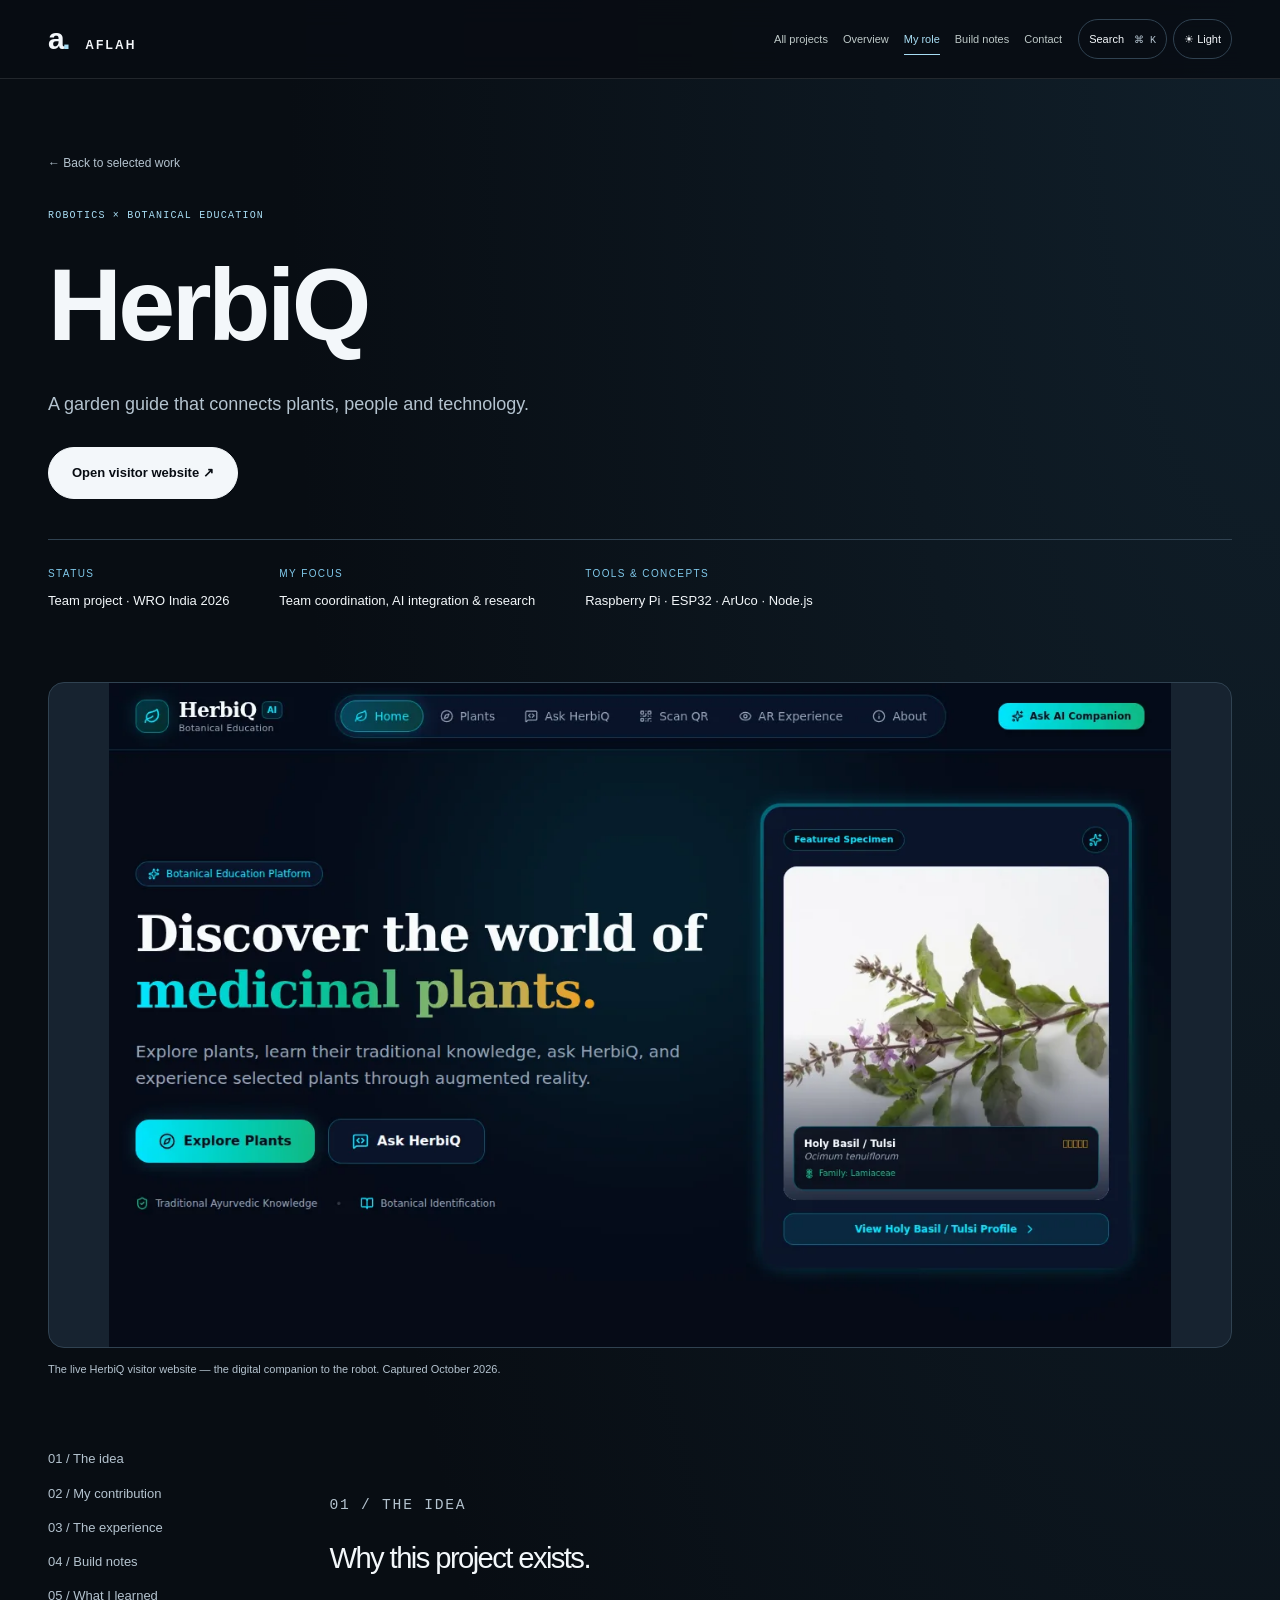
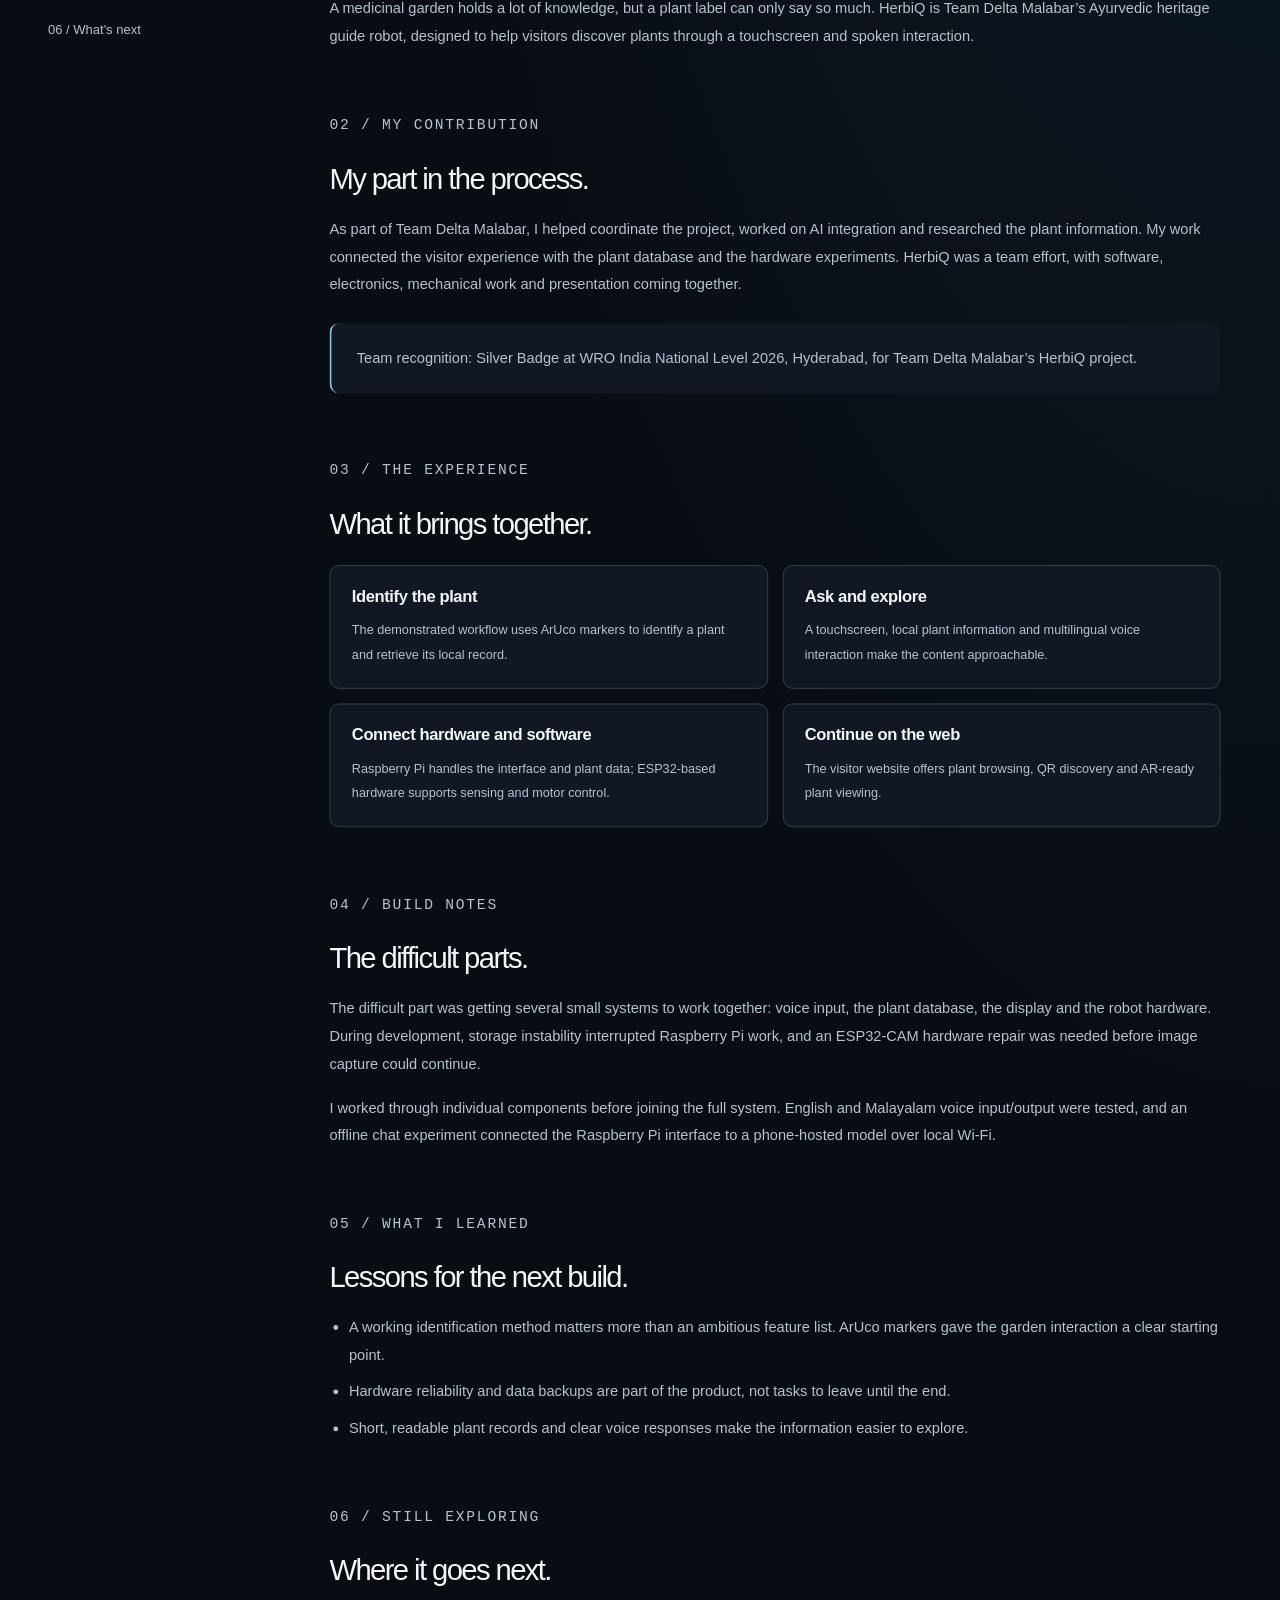
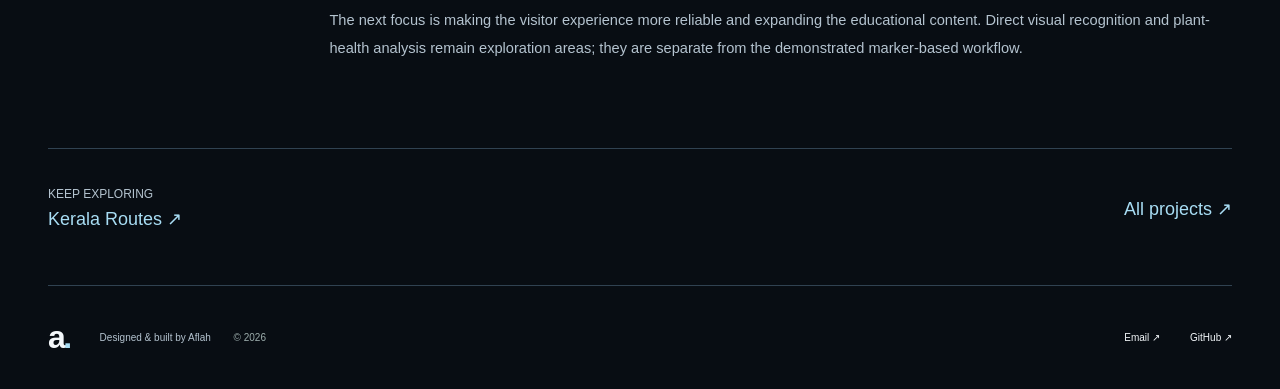
==== commit 1f68308a: "Redesign portfolio with cinematic scroll portrait and refreshed UI" ====
--- a/projects/herbiq.html
+++ b/projects/herbiq.html
@@ -1,5 +1,5 @@
 <!doctype html>
-<html lang="en"><head><meta charset="utf-8"><meta name="viewport" content="width=device-width, initial-scale=1"><meta name="theme-color" content="#0c1416"><title>HerbiQ — Project Case Study | Aflah</title><meta name="description" content="A garden guide that connects plants, people and technology. Explore the features, contribution, challenges and lessons behind Aflah’s HerbiQ project."><link rel="canonical" href="https://aflahafi.github.io/personal-/projects/herbiq.html"><meta property="og:title" content="HerbiQ — Aflah’s Project Notes"><meta property="og:description" content="A garden guide that connects plants, people and technology."><meta property="og:type" content="article"><meta property="og:image" content="https://aflahafi.github.io/personal-/assets/herbiq-screen.webp"><link rel="icon" href="../assets/favicon.svg" type="image/svg+xml"><script src="../theme.js?v=20261011-portfolio"></script><link rel="stylesheet" href="../style.css?v=20261011-portfolio"><link rel="stylesheet" href="../features.css?v=20261011-portfolio"><script src="../script.js?v=20261011-portfolio" defer></script><script src="../features.js?v=20261011-portfolio" defer></script></head>
+<html lang="en"><head><meta charset="utf-8"><meta name="viewport" content="width=device-width, initial-scale=1"><meta name="theme-color" content="#0c1416"><title>HerbiQ — Project Case Study | Aflah</title><meta name="description" content="A garden guide that connects plants, people and technology. Explore the features, contribution, challenges and lessons behind Aflah’s HerbiQ project."><link rel="canonical" href="https://aflahafi.github.io/personal-/projects/herbiq.html"><meta property="og:title" content="HerbiQ — Aflah’s Project Notes"><meta property="og:description" content="A garden guide that connects plants, people and technology."><meta property="og:type" content="article"><meta property="og:image" content="https://aflahafi.github.io/personal-/assets/herbiq-screen.webp"><link rel="icon" href="../assets/favicon.svg" type="image/svg+xml"><script src="../theme.js?v=20261012-cinematic"></script><link rel="stylesheet" href="../style.css?v=20261012-cinematic"><link rel="stylesheet" href="../features.css?v=20261012-cinematic"><script src="../script.js?v=20261012-cinematic" defer></script><script src="../features.js?v=20261012-cinematic" defer></script><link rel="stylesheet" href="../cinematic.css?v=20261012"></head>
 <body data-home="../" data-case="herbiq"><a class="skip-link" href="#main">Skip to content</a><header class="site-header"><nav class="nav wrap" aria-label="Main navigation"><a class="brand" href="../index.html" aria-label="Aflah home">a<span>.</span><span class="brand-name">AFLAH</span></a><div class="nav-links" id="nav-links"><a href="../index.html#projects">All projects</a><a href="#overview">Overview</a><a href="#contribution">My role</a><a href="#build-notes">Build notes</a><a href="../index.html#contact">Contact</a></div><div class="nav-tools" hidden><button type="button" class="utility-button command-trigger" aria-label="Search projects and sections">Search <kbd>⌘ K</kbd></button><button type="button" class="utility-button theme-toggle" aria-label="Switch to light theme">☀ <span>Light</span></button></div><button class="menu-toggle" type="button" aria-controls="nav-links" aria-expanded="false" hidden><span>Menu</span><span class="menu-icon" aria-hidden="true"></span></button></nav></header>
 <main id="main"><section class="case-hero wrap"><a href="../index.html#projects" class="breadcrumb">← Back to selected work</a><p class="eyebrow">ROBOTICS × BOTANICAL EDUCATION</p><h1>HerbiQ</h1><p class="case-intro">A garden guide that connects plants, people and technology.</p><div class="case-actions"><a class="button primary" href="https://herbiq-site.vercel.app/">Open visitor website ↗</a></div><dl class="case-meta"><div><dt>Status</dt><dd>Team project · WRO India 2026</dd></div><div><dt>My focus</dt><dd>Team coordination, AI integration &amp; research</dd></div><div><dt>Tools & concepts</dt><dd>Raspberry Pi · ESP32 · ArUco · Node.js</dd></div></dl></section>
 <figure class="case-figure wrap"><img src="../assets/herbiq-screen.webp" width="1280" height="800" alt="HerbiQ visitor website showing its botanical education home page and Tulsi plant profile" fetchpriority="high"><figcaption>The live HerbiQ visitor website — the digital companion to the robot. Captured October 2026.</figcaption></figure>
--- a/cinematic.css
+++ b/cinematic.css
@@ -0,0 +1,19 @@
+/* Cinematic portfolio: layout skin shared by the homepage and project stories. */
+:root{--bg:#080d13;--surface:#101923;--panel:#172330;--line:#304251;--ink:#f3f7fa;--muted:#b4c3cf;--mint:#a8ddf4;--teal:#80c9eb;--gold:#f2ae85}
+:root[data-theme="light"]{--bg:#edf2f6;--surface:#fff;--panel:#dfeaf1;--line:#b8c9d4;--ink:#132330;--muted:#425968;--mint:#175c7c;--teal:#206887;--gold:#854723}
+body{font-family:"Segoe UI",Arial,sans-serif;background:var(--bg)}
+.wrap{width:min(1320px,calc(100% - 96px))}.section{padding-block:120px}h2{font-size:clamp(32px,4.4vw,62px);font-weight:500;letter-spacing:-.055em}h3{letter-spacing:-.025em}.eyebrow,.micro{letter-spacing:.12em}.eyebrow{color:var(--mint)}
+.site-header{position:fixed;inset:0 0 auto;background:rgb(8 13 19 / 90%);border-bottom:1px solid #ffffff1c;backdrop-filter:blur(14px);z-index:50}.nav{min-height:78px}.brand{font-size:30px}.brand-name{font-size:12px;letter-spacing:.18em}.nav-links{gap:20px}.nav-links a{font-size:12px}.nav-tools{gap:6px}.utility-button{background:transparent;border-radius:30px}.nav-github{border-radius:30px}.button{border-radius:50px;padding:14px 23px;min-height:50px;font-size:13px}.button.primary{background:var(--ink);color:var(--bg);border-color:var(--ink);box-shadow:none}.button.primary:hover{background:var(--mint);color:var(--bg)}
+.cinema-backdrop{position:absolute;inset:0;z-index:-1;pointer-events:none;background:#050c10}.cinema-backdrop img,.cinema-backdrop canvas{width:100%;height:100%;position:absolute;inset:0;object-fit:cover;object-position:center}.cinema-backdrop:after{content:"";position:absolute;inset:0;background:linear-gradient(90deg,#02080de8 0%,#02080d40 47%,#02080d66 70%,#02080dc9 100%),linear-gradient(0deg,#050b10d9,transparent 70%);opacity:var(--backdrop-shade,1)}
+.cinema-hero{height:210svh;position:relative;color:#f3f7fa}.cinema-stage{isolation:isolate;background:#050c10;height:100svh;min-height:620px;position:sticky;top:0;display:flex;flex-direction:column;justify-content:space-between;padding-top:112px;padding-bottom:30px;overflow:hidden}.cinema-top,.cinema-bottom{display:flex;align-items:center;justify-content:space-between;gap:20px;font:10px/1.7 Consolas,monospace;letter-spacing:.1em}.cinema-top p{font:inherit;color:#c2d5df}.cinema-top span{color:#90d7f6;margin-left:20px}.cinema-intro{display:flex;align-items:flex-end;justify-content:space-between;gap:32px;transform:translateY(calc(var(--intro-exit,0) * -45px));opacity:calc(1 - var(--intro-exit,0));visibility:var(--intro-visibility,visible)}.cinema-intro .eyebrow{color:#addcf0;margin-bottom:24px}.cinema-intro h1{font-size:clamp(70px,8.6vw,140px);font-weight:550;line-height:.98;letter-spacing:-.065em}.cinema-intro h1 em{font-family:Georgia,serif;font-weight:400;letter-spacing:-.06em;color:#b9e6f7}.cinema-name{font-size:20px;margin-top:28px;color:#f3f7fa}.cinema-summary{max-width:310px;padding-bottom:5px}.cinema-summary p{font-size:14px;color:#d0dce4;line-height:1.8}.cinema-summary .hero-role{color:#fff;font-size:15px;margin:0 0 18px}.cinema-summary .button{margin-top:26px;background:#f3f7fa;color:#0a1720}.cinema-bottom{color:#bfd3df}.cinema-bottom a{min-height:44px;display:flex;align-items:center;gap:20px}.cinema-bottom button{color:#dcecf4;background:#0a1720a6;border:1px solid #718795;padding:8px 14px;border-radius:30px;min-height:40px;font-size:11px}.cinema-second{position:absolute;top:45%;left:0;right:0;opacity:var(--second-opacity,0);visibility:var(--second-visibility,hidden);transform:translateY(calc((1 - var(--second-opacity,0)) * 35px));pointer-events:var(--second-events,none)}.cinema-second h2{font-size:clamp(36px,5vw,76px);max-width:760px;margin:20px 0}.cinema-second p{color:#d0dce4}.cinema-second .text-link{color:#b9e6f7;display:inline-block;margin-top:20px}.cinema-second .eyebrow{color:#b9e6f7}
+.discipline-strip{background:var(--surface);border-block:1px solid var(--line);position:relative}.discipline-strip .wrap{padding-block:22px}.discipline-strip i{color:var(--gold)}
+.cinematic main>.section,.cinematic .about-section,.cinematic .journey-section,.cinematic .github-section,.cinematic .footer{position:relative}.cinematic main>.section:before{content:"";position:absolute;inset:0 calc((min(1320px,100vw - 96px) - 100vw)/2);background:rgb(8 13 19 / 94%);z-index:-1}.about-section,.journey-section{background:rgb(16 25 35 / 96%);border-block:1px solid var(--line)}.section-heading{align-items:end;margin-bottom:48px}.section-heading>p{max-width:340px;font-size:14px}.project-catalog{grid-template-columns:repeat(2,minmax(0,1fr));gap:32px}.project-catalog .featured,.project-catalog.is-filtered .compact{grid-column:span 1}.project-card{border-radius:14px;background:var(--surface);border:1px solid var(--line);box-shadow:none;overflow:hidden}.project-card:hover{border-color:var(--teal);box-shadow:0 15px 40px #0002}.project-visual{height:300px;background:#0c1d26}.project-visual img{width:100%;height:210px;object-fit:contain}.routes-visual img{object-fit:cover;object-position:top}.visual-top,.visual-bottom{font-size:9px;color:#bed5df}.project-body{padding:30px}.project-body h3,.compact h3{font-size:29px}.project-kicker{color:var(--gold)}.compact{padding:30px;min-height:340px}.card-preview{width:calc(100% + 60px);max-width:none;margin:-30px -30px 28px;height:270px;object-fit:cover;object-position:top}.small-card-top{margin-bottom:20px}.tags li{background:var(--panel);border-radius:30px;font-size:11px}.filter-buttons button{border-radius:30px;padding-inline:18px}.about-grid{grid-template-columns:.8fr 1.2fr;gap:100px}.about-photo{max-width:400px;transform:rotate(-2deg)}.about-photo img{border-radius:8px}.about-copy h2{margin-bottom:30px}.skills-grid{grid-template-columns:repeat(3,minmax(0,1fr));gap:0;border-top:1px solid var(--line)}.skill-card,.toolkit-note{background:transparent;border:0;border-bottom:1px solid var(--line);border-radius:0;padding:36px 26px}.skill-card h3{font-size:23px}.skill-number{color:var(--mint)}.milestones{gap:16px}.milestones article{border-radius:10px;background:var(--surface);padding:26px}.milestone-icon{color:var(--gold)}.journey-grid{gap:90px}.timeline li{padding-bottom:48px}.timeline h3{font-size:24px}.github-section{background:var(--surface);border-radius:14px}.contact-section h2{font-size:clamp(42px,6.7vw,94px)}.contact-section h2 em{font-family:Georgia,serif;color:var(--mint)}.footer{background:var(--bg);padding-top:30px;padding-bottom:30px}.demo-shell{border-radius:14px}.reading-progress{background:var(--teal)}
+body[data-case]{padding-top:78px;background:radial-gradient(ellipse at top right,#21445955,transparent 55%),var(--bg)}.case-hero{padding-block:70px}.case-hero h1{font-size:clamp(55px,8vw,110px)}.case-figure img{aspect-ratio:16/9;border-radius:16px}.case-feature,.case-note{border-radius:10px}.case-next{padding-bottom:50px}
+:root[data-theme="light"] .site-header{background:#edf2f6f2}:root[data-theme="light"] .cinematic main>.section:before{background:#edf2f6f5}:root[data-theme="light"] .about-section,:root[data-theme="light"] .journey-section{background:#e0eaf1fa}:root[data-theme="light"] .cinema-summary .button{background:#f3f7fa;color:#0a1720}
+@media(min-width:1101px){.nav-links{gap:15px}.nav{gap:16px}.nav-links a{font-size:11px}}
+@media(max-width:1100px){.wrap{width:calc(100% - 48px)}.cinematic main>.section:before{inset-inline:-24px}.nav-links{background:var(--surface)}.cinema-intro h1{font-size:90px}.cinema-summary{max-width:260px}.about-grid{gap:45px}.skills-grid{grid-template-columns:repeat(2,minmax(0,1fr))}.cinema-bottom>span{display:none}}
+@media(max-width:760px){.wrap{width:calc(100% - 40px)}.section{padding-block:76px}.cinematic main>.section:before{inset-inline:-20px}.nav{min-height:70px;gap:8px}.brand-name{display:none}.utility-button{padding:7px 9px}.cinema-stage{min-height:680px;padding-top:94px;padding-bottom:20px}.cinema-hero{height:190svh}.cinema-top{font-size:9px}.cinema-top .eyebrow{font-size:9px}.cinema-top>p:last-child{display:none}.cinema-intro{display:block;margin-top:auto;padding-bottom:16px}.cinema-intro h1{font-size:clamp(57px,14vw,88px);max-width:90%}.cinema-intro .eyebrow{font-size:9px;margin-bottom:14px}.cinema-name{font-size:16px;margin-top:15px}.cinema-summary{max-width:100%;margin-top:18px}.cinema-summary .hero-role{font-size:12px;margin-bottom:8px}.cinema-summary>p:not(.hero-role){font-size:12px;max-width:300px}.cinema-summary .button{margin-top:16px;padding:10px 20px;min-height:44px}.cinema-bottom{font-size:8px;gap:10px}.cinema-bottom button{font-size:10px}.cinema-backdrop:after{background:linear-gradient(0deg,#02080df5 0%,#02080dd9 30%,#02080d33 75%,#02080d66)}.cinema-second{top:auto;bottom:100px}.cinema-second h2{font-size:42px}.cinema-second p{font-size:14px}.discipline-strip .wrap{flex-wrap:wrap;justify-content:center;gap:10px 20px;font-size:10px}.discipline-strip i{display:none}.project-catalog{grid-template-columns:1fr;gap:24px}.project-visual{height:260px}.project-visual img{height:175px}.card-preview{height:210px}.project-body,.compact{padding:24px}.card-preview{width:calc(100% + 48px);margin:-24px -24px 24px}.about-grid{grid-template-columns:1fr;gap:40px}.about-photo{width:75%;margin-inline:auto}.skills-grid{grid-template-columns:1fr}.skill-card{padding:28px 0}.toolkit-note{padding:28px 0}.journey-grid{gap:38px}.section-heading{margin-bottom:30px}.project-toolbar{align-items:start}.result-count{display:none}.filter-buttons{gap:6px}.filter-buttons button{font-size:11px;padding:8px 13px}.milestones article{padding:22px}.github-section{width:calc(100% - 40px)}.contact-email{font-size:13px}.case-hero{padding-block:40px}.case-figure img{aspect-ratio:16/10}.cinema-second .eyebrow{max-width:280px}}
+@media(prefers-reduced-motion:reduce){.cinema-hero{height:auto}.cinema-stage{position:relative;height:auto;min-height:calc(100svh - 1px);gap:60px}.cinema-intro{opacity:1!important;transform:none!important;visibility:visible!important}.cinema-second{display:none}.cinema-backdrop canvas{display:none}}
+@media(scripting:none){.cinema-hero{height:auto}.cinema-stage{position:relative}.cinema-second{display:none}}
+
+.interest-tags li{background:var(--surface);border-color:var(--line);color:var(--ink)}
